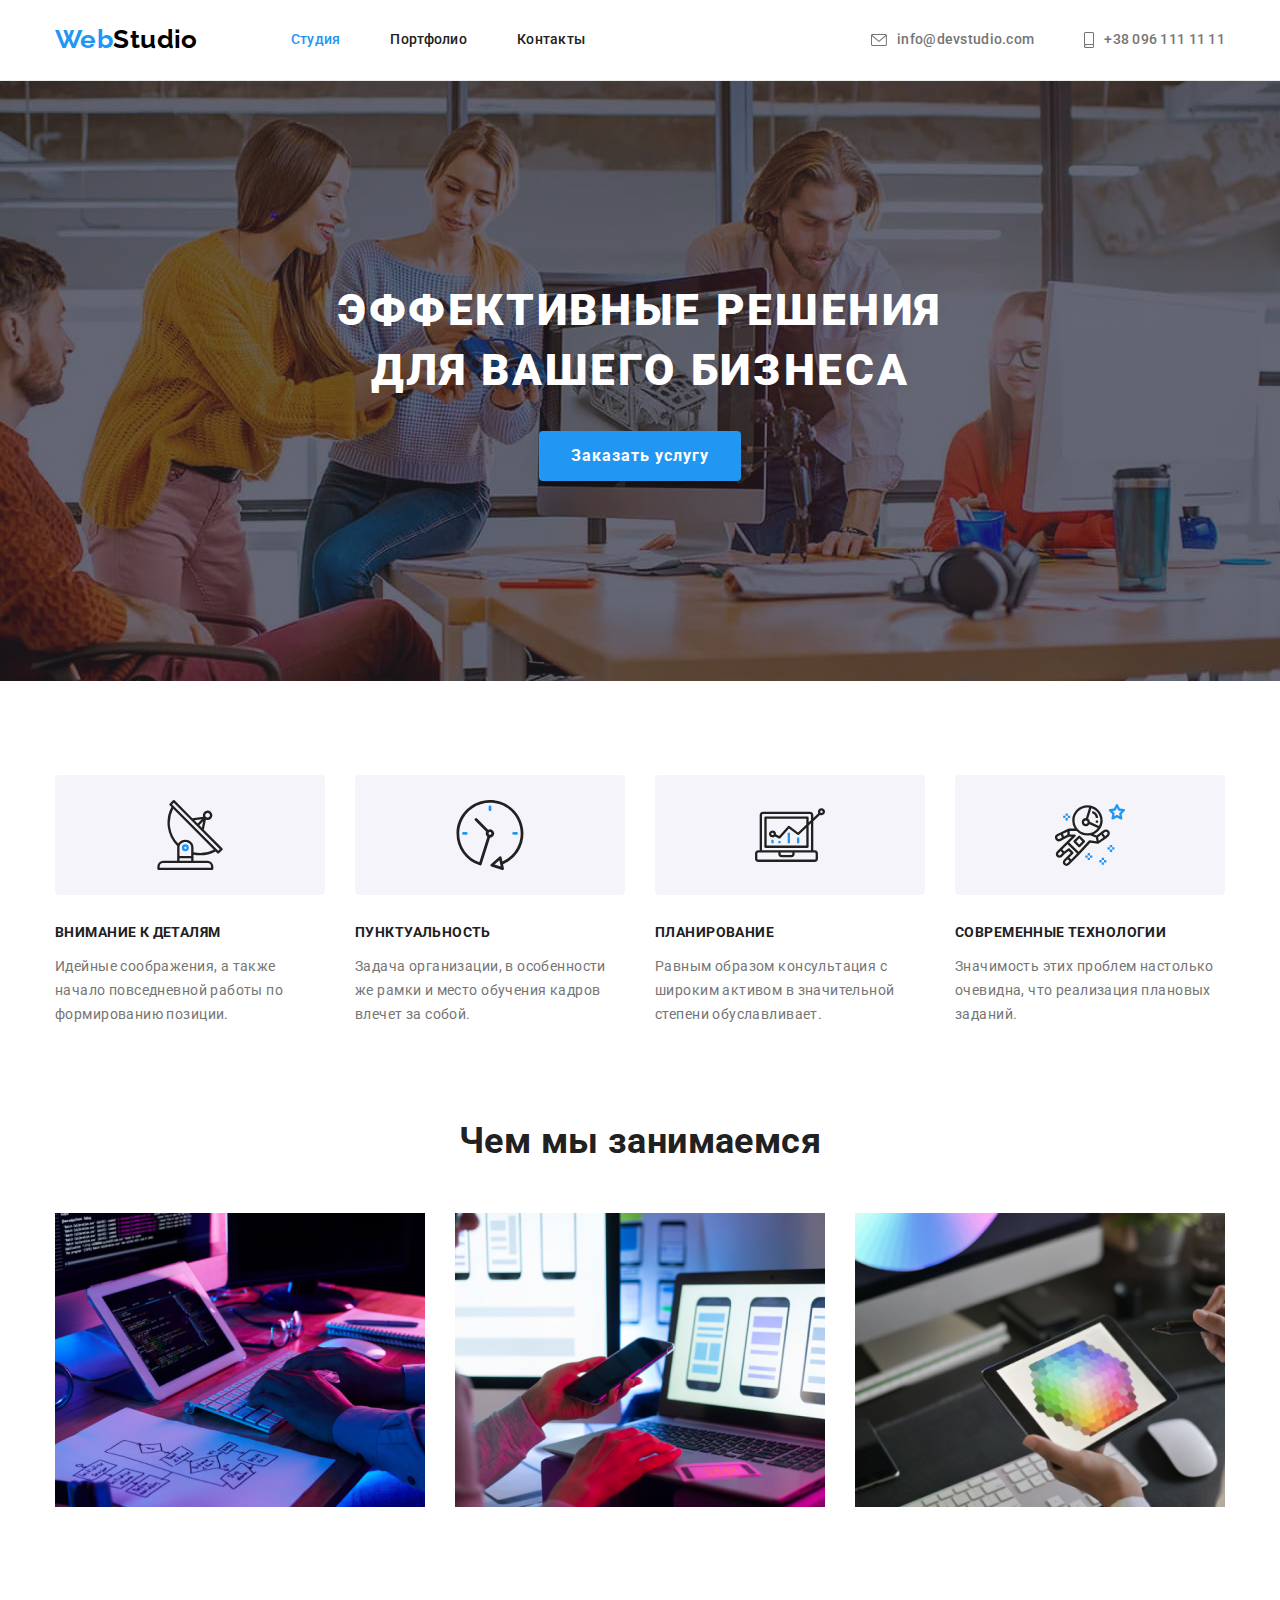
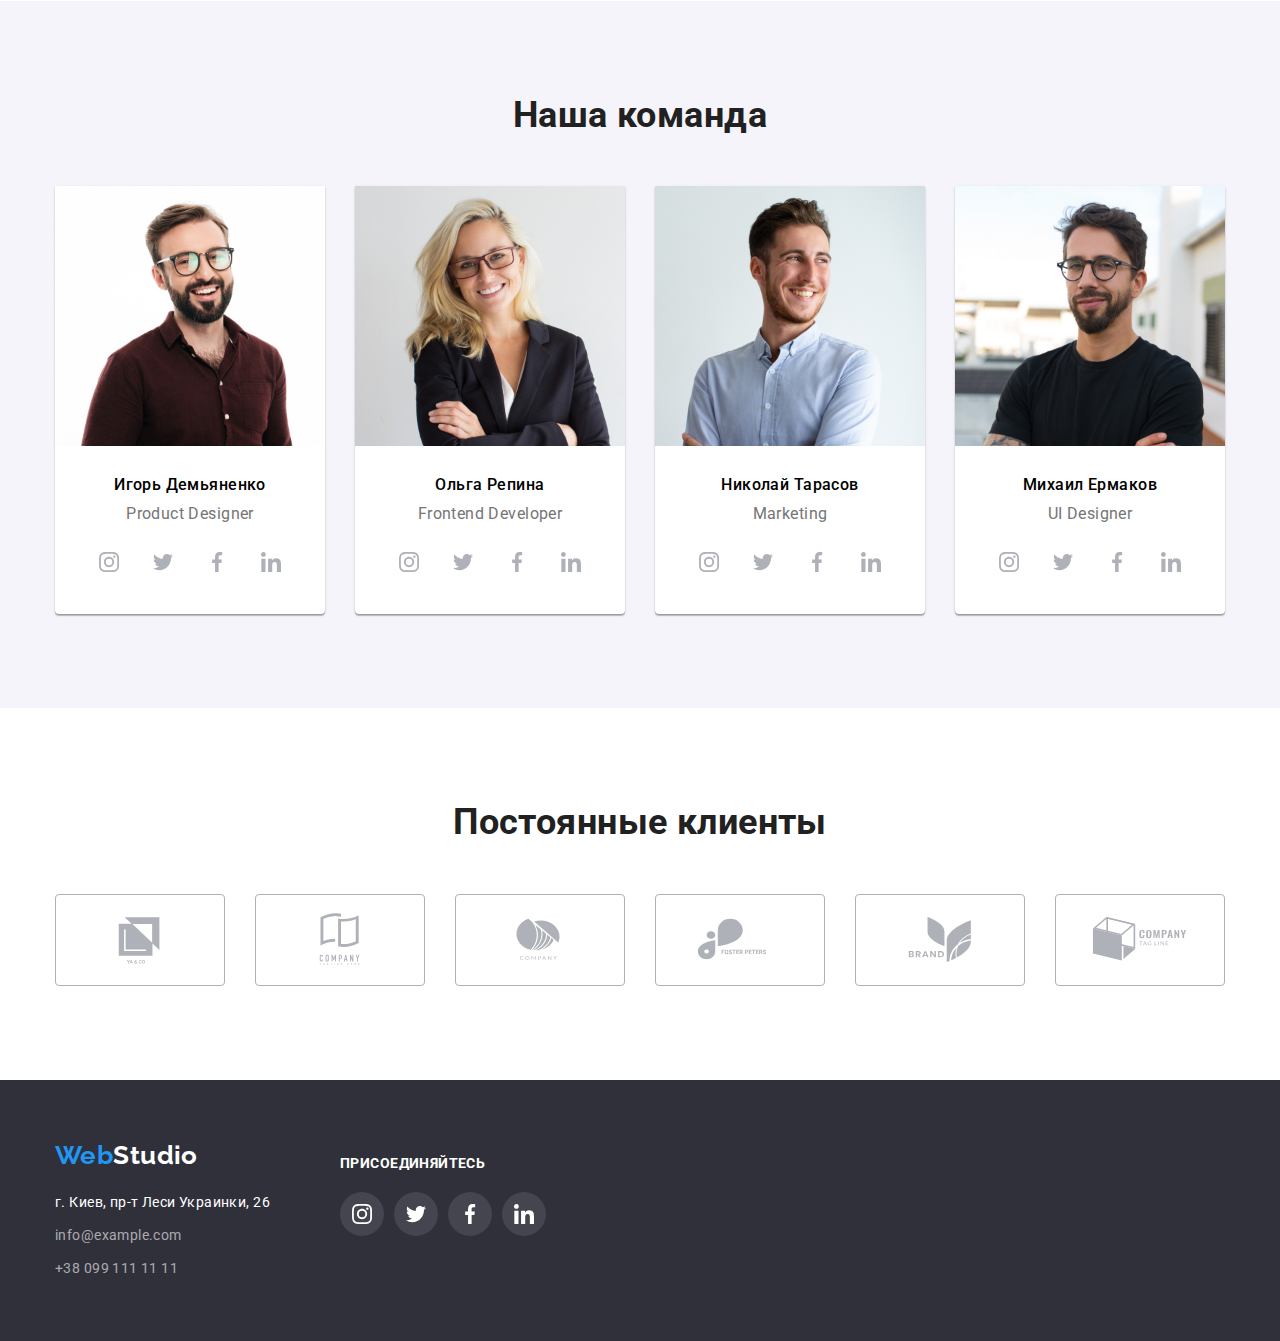
==== index.html @ 19ab87c1 "Переносит файлы прошлого ДЗ" ====
<!DOCTYPE html>
<html lang="ru">
  <head>
    <meta charset="UTF-8" />
    <meta http-equiv="X-UA-Compatible" content="IE=edge" />
    <meta name="viewport" content="width=device-width, initial-scale=1.0" />
    <title>Студия</title>
    <link
      href="https://fonts.googleapis.com/css2?family=Raleway:wght@700&family=Roboto:wght@400;500;700;900&display=swap"
      rel="stylesheet"
    />
    <link
      rel="stylesheet"
      href="https://cdnjs.cloudflare.com/ajax/libs/modern-normalize/1.1.0/modern-normalize.min.css"
    />
    <link rel="stylesheet" href="./css/styles.css" />
  </head>

  <body>
    <header class="header">
      <div class="container flex">
        <nav class="flex">
          <a href="./index.html" class="logo"
            ><span class="logo-accent">Web</span><span class="logo-secondary">Studio</span></a
          >

          <ul class="nav-list">
            <li><a href="./index.html" class="navigation current">Студия</a></li>
            <li><a href="./portfolio.html" class="navigation">Портфолио</a></li>
            <li><a href="" class="navigation">Контакты</a></li>
          </ul>
        </nav>

        <ul class="contacts">
          <li>
            <a href="mailto:info@devstudio.com" class="contact-link">
              <svg class="contact-icon" width="16" height="12">
                <use href="./images/icons.svg#icon-envelope"></use>
              </svg>
              info@devstudio.com</a
            >
          </li>

          <li>
            <a href="tel:+380961111111" class="contact-link">
              <svg class="contact-icon" width="10" height="16">
                <use href="./images/icons.svg#icon-smartphone"></use>
              </svg>
              +38 096 111 11 11</a
            >
          </li>
        </ul>
      </div>
    </header>

    <main>
      <section class="section hero">
        <div class="container">
          <h1 class="main-title">Эффективные решения для вашего бизнеса</h1>
          <button type="button" class="button">Заказать услугу</button>
        </div>
      </section>

      <section class="section">
        <div class="container">
          <ul class="details flex">
            <li class="details-item">
              <div class="icon-bg flex">
                <svg class="details-icon">
                  <use href="./images/icons.svg#icon-antenna"></use>
                </svg>
              </div>
              <h3 class="details-title">Внимание к деталям</h3>
              <p class="details-desc">
                Идейные соображения, а также начало повседневной работы по формированию позиции.
              </p>
            </li>
            <li class="details-item">
              <div class="icon-bg flex">
                <svg class="details-icon">
                  <use href="./images/icons.svg#icon-clock"></use>
                </svg>
              </div>
              <h3 class="details-title">Пунктуальность</h3>
              <p class="details-desc">
                Задача организации, в особенности же рамки и место обучения кадров влечет за собой.
              </p>
            </li>
            <li class="details-item">
              <div class="icon-bg flex">
                <svg class="details-icon">
                  <use href="./images/icons.svg#icon-diagram"></use>
                </svg>
              </div>
              <h3 class="details-title">Планирование</h3>
              <p class="details-desc">
                Равным образом консультация с широким активом в значительной степени обуславливает.
              </p>
            </li>
            <li class="details-item">
              <div class="icon-bg flex">
                <svg class="details-icon">
                  <use href="./images/icons.svg#icon-astronaut"></use>
                </svg>
              </div>
              <h3 class="details-title">Современные технологии</h3>
              <p class="details-desc">
                Значимость этих проблем настолько очевидна, что реализация плановых заданий.
              </p>
            </li>
          </ul>
        </div>
      </section>

      <section class="section about">
        <div class="container">
          <h2 class="title">Чем мы занимаемся</h2>
          <ul class="work-desc-list flex">
            <li>
              <img src="./images/box1.jpg" alt="написание кода" width="370" class="work-img" />
            </li>
            <li>
              <img
                src="./images/box2.jpg"
                alt="разработка дизайна мобильных приложений"
                width="370"
                class="work-img"
              />
            </li>
            <li>
              <img
                src="./images/box3.jpg"
                alt="работа с изображением"
                width="370"
                class="work-img"
              />
            </li>
          </ul>
        </div>
      </section>

      <section class="section grey">
        <div class="container">
          <h2 class="title">Наша команда</h2>
          <ul class="employee-list flex">
            <li class="employee-card">
              <img src="./images/photo1.jpg" alt="фото сотрудника_1" width="270" class="work-img" />
              <div class="employee-about">
                <h3 class="employee-name">Игорь Демьяненко</h3>
                <p class="employee-position">Product Designer</p>
                <ul class="socials flex">
                  <li class="socials-item">
                    <a href="#" class="socials-link">
                      <svg class="socials-icon">
                        <use href="./images/icons.svg#icon-instagram"></use>
                      </svg>
                    </a>
                  </li>

                  <li class="socials-item">
                    <a href="#" class="socials-link">
                      <svg class="socials-icon">
                        <use href="./images/icons.svg#icon-twitter"></use>
                      </svg>
                    </a>
                  </li>

                  <li class="socials-item">
                    <a href="#" class="socials-link">
                      <svg class="socials-icon">
                        <use href="./images/icons.svg#icon-facebook"></use>
                      </svg>
                    </a>
                  </li>

                  <li class="socials-item">
                    <a href="#" class="socials-link">
                      <svg class="socials-icon">
                        <use href="./images/icons.svg#icon-linkedin"></use>
                      </svg>
                    </a>
                  </li>
                </ul>
              </div>
            </li>

            <li class="employee-card">
              <img src="./images/photo2.jpg" alt="фото сотрудника_2" width="270" class="work-img" />
              <div class="employee-about">
                <h3 class="employee-name">Ольга Репина</h3>
                <p class="employee-position">Frontend Developer</p>
                <ul class="socials flex">
                  <li class="socials-item">
                    <a href="#" class="socials-link">
                      <svg class="socials-icon">
                        <use href="./images/icons.svg#icon-instagram"></use>
                      </svg>
                    </a>
                  </li>

                  <li class="socials-item">
                    <a href="#" class="socials-link">
                      <svg class="socials-icon">
                        <use href="./images/icons.svg#icon-twitter"></use>
                      </svg>
                    </a>
                  </li>

                  <li class="socials-item">
                    <a href="#" class="socials-link">
                      <svg class="socials-icon">
                        <use href="./images/icons.svg#icon-facebook"></use>
                      </svg>
                    </a>
                  </li>

                  <li class="socials-item">
                    <a href="#" class="socials-link">
                      <svg class="socials-icon">
                        <use href="./images/icons.svg#icon-linkedin"></use>
                      </svg>
                    </a>
                  </li>
                </ul>
              </div>
            </li>

            <li class="employee-card">
              <img src="./images/photo3.jpg" alt="фото сотрудника_3" width="270" class="work-img" />
              <div class="employee-about">
                <h3 class="employee-name">Николай Тарасов</h3>
                <p class="employee-position">Marketing</p>
                <ul class="socials flex">
                  <li class="socials-item">
                    <a href="#" class="socials-link">
                      <svg class="socials-icon">
                        <use href="./images/icons.svg#icon-instagram"></use>
                      </svg>
                    </a>
                  </li>

                  <li class="socials-item">
                    <a href="#" class="socials-link">
                      <svg class="socials-icon">
                        <use href="./images/icons.svg#icon-twitter"></use>
                      </svg>
                    </a>
                  </li>

                  <li class="socials-item">
                    <a href="#" class="socials-link">
                      <svg class="socials-icon">
                        <use href="./images/icons.svg#icon-facebook"></use>
                      </svg>
                    </a>
                  </li>

                  <li class="socials-item">
                    <a href="#" class="socials-link">
                      <svg class="socials-icon">
                        <use href="./images/icons.svg#icon-linkedin"></use>
                      </svg>
                    </a>
                  </li>
                </ul>
              </div>
            </li>

            <li class="employee-card">
              <img src="./images/photo4.jpg" alt="фото сотрудника_4" width="270" class="work-img" />
              <div class="employee-about">
                <h3 class="employee-name">Михаил Ермаков</h3>
                <p class="employee-position">UI Designer</p>
                <ul class="socials flex">
                  <li class="socials-item">
                    <a href="#" class="socials-link">
                      <svg class="socials-icon">
                        <use href="./images/icons.svg#icon-instagram"></use>
                      </svg>
                    </a>
                  </li>

                  <li class="socials-item">
                    <a href="#" class="socials-link">
                      <svg class="socials-icon">
                        <use href="./images/icons.svg#icon-twitter"></use>
                      </svg>
                    </a>
                  </li>

                  <li class="socials-item">
                    <a href="#" class="socials-link">
                      <svg class="socials-icon">
                        <use href="./images/icons.svg#icon-facebook"></use>
                      </svg>
                    </a>
                  </li>

                  <li class="socials-item">
                    <a href="#" class="socials-link">
                      <svg class="socials-icon">
                        <use href="./images/icons.svg#icon-linkedin"></use>
                      </svg>
                    </a>
                  </li>
                </ul>
              </div>
            </li>
          </ul>
        </div>
      </section>

      <section class="section">
        <div class="container">
          <h2 class="title">Постоянные клиенты</h2>
          <ul class="clients flex">
            <li class="clients-item">
              <a href="#" class="clients-icon-container flex">
                <svg class="clients-icon">
                  <use href="./images/icons.svg#icon-Logo1"></use>
                </svg>
              </a>
            </li>

            <li class="clients-item">
              <a href="#" class="clients-icon-container flex">
                <svg class="clients-icon">
                  <use href="./images/icons.svg#icon-Logo2"></use>
                </svg>
              </a>
            </li>

            <li class="clients-item">
              <a href="#" class="clients-icon-container flex">
                <svg class="clients-icon">
                  <use href="./images/icons.svg#icon-Logo3"></use>
                </svg>
              </a>
            </li>

            <li class="clients-item">
              <a href="#" class="clients-icon-container flex">
                <svg class="clients-icon">
                  <use href="./images/icons.svg#icon-Logo4"></use>
                </svg>
              </a>
            </li>

            <li class="clients-item">
              <a href="#" class="clients-icon-container flex">
                <svg class="clients-icon">
                  <use href="./images/icons.svg#icon-Logo5"></use>
                </svg>
              </a>
            </li>

            <li class="clients-item">
              <a href="#" class="clients-icon-container flex">
                <svg class="clients-icon">
                  <use href="./images/icons.svg#icon-Logo6"></use>
                </svg>
              </a>
            </li>
          </ul>
        </div>
      </section>
    </main>

    <footer class="footer">
      <div class="container flex">
        <div class="footer-address">
          <a href="./index.html" class="logo logo-footer">
            <span class="logo-accent">Web</span><span class="logo-alternative">Studio</span>
          </a>
          <address>
            <p class="address">г. Киев, пр-т Леси Украинки, 26</p>
            <ul class="footer-contacts">
              <li class="contact-item">
                <a href="mailto:info@example.com" class="footer-contact">info@example.com</a>
              </li>
              <li class="contact-item">
                <a href="tel:+380991111111" class="footer-contact">+38 099 111 11 11</a>
              </li>
            </ul>
          </address>
        </div>

        <div class="footer-socials-container">
          <h2 class="footer-title">присоединяйтесь</h2>
          <ul class="footer-socials flex">
            <li class="socials-item">
              <a href="#" class="footer-socials-link">
                <svg class="socials-icon">
                  <use href="./images/icons.svg#icon-instagram"></use>
                </svg>
              </a>
            </li>

            <li class="socials-item">
              <a href="#" class="footer-socials-link">
                <svg class="socials-icon">
                  <use href="./images/icons.svg#icon-twitter"></use>
                </svg>
              </a>
            </li>

            <li class="socials-item">
              <a href="#" class="footer-socials-link">
                <svg class="socials-icon">
                  <use href="./images/icons.svg#icon-facebook"></use>
                </svg>
              </a>
            </li>

            <li class="socials-item">
              <a href="#" class="footer-socials-link">
                <svg class="socials-icon">
                  <use href="./images/icons.svg#icon-linkedin"></use>
                </svg>
              </a>
            </li>
          </ul>
        </div>
      </div>
    </footer>
  </body>
</html>
---- css/styles.css ----
:root {
  --accent-color: #2196f3;
  --text-color: #757575;
  --title-color: #212121;
  --background-color: #2f303a;
  --icon-base-color: #afb1b8;
}

body {
  font-family: 'Roboto', sans-serif;
  font-style: normal;
  font-weight: 400;
  font-size: 14px;
  line-height: 1.71;
  letter-spacing: 0.03em;
}

/* Header */

.header {
  border-bottom: 1px solid #ececec;
}

.container {
  margin-right: auto;
  margin-left: auto;
  padding-left: 15px;
  padding-right: 15px;

  width: 1200px;
}

.flex {
  display: flex;
  align-items: center;
}

.logo {
  margin-right: 93px;
  padding-top: 24px;
  padding-bottom: 25px;
  display: inline-block;

  font-family: 'Raleway', sans-serif;
  font-weight: 700;
  font-size: 26px;
  line-height: 1.19;
  text-decoration: none;
}

.logo-accent {
  color: var(--accent-color);
}

.logo-secondary {
  color: #000000;
}

.nav-list {
  margin: 0;
  padding: 0;
  display: flex;

  list-style-type: none;
}

.nav-list li:not(:last-child) {
  margin-right: 50px;
}

.navigation {
  display: block;
  padding-top: 32px;
  padding-bottom: 32px;

  color: var(--title-color);
  font-weight: 500;
  font-size: 14px;
  line-height: 1.14;
  letter-spacing: 0.02em;
  text-decoration: none;
}

.navigation.current {
  color: var(--accent-color);
}

.navigation:hover,
.navigation:focus {
  color: var(--accent-color);
}

.contacts {
  display: flex;
  margin: 0;
  margin-left: auto;
  padding: 0;

  list-style-type: none;
}

.contacts li:not(:last-child) {
  margin-right: 50px;
}

.contact-link {
  display: inline-flex;
  align-items: center;
  padding-top: 32px;
  padding-bottom: 32px;

  color: var(--text-color);
  font-weight: 500;
  font-size: 14px;
  line-height: 1.14;
  letter-spacing: 0.02em;
  text-decoration: none;
}

.contact-icon {
  fill: currentColor;
  margin-right: 10px;
}

.contact-link:hover,
.contact-link:focus {
  color: var(--accent-color);
}

/* Main */

.section {
  padding-top: 94px;
  padding-bottom: 94px;
}

.section.hero {
  padding-top: 200px;
  padding-bottom: 200px;
  margin-left: auto;
  margin-right: auto;
  max-width: 1600px;
  height: 600px;

  background-color: var(--background-color);
  background-image: linear-gradient(to right, rgba(47, 48, 58, 0.4), rgba(47, 48, 58, 0.4)),
    url(../images/background.jpg);
  background-repeat: no-repeat;
  background-size: cover;
  background-position: center;

  text-align: center;
}

.main-title {
  margin-top: 0;
  margin-bottom: 30px;
  margin-left: auto;
  margin-right: auto;
  width: 696px;

  font-weight: 900;
  font-size: 44px;
  line-height: 1.36;
  letter-spacing: 0.06em;
  text-transform: uppercase;
  color: #ffffff;
}

.button {
  display: inline-block;
  padding: 10px 32px;

  box-shadow: 0px 4px 4px rgba(0, 0, 0, 0.15);
  border-radius: 4px;

  background-color: var(--accent-color);
  font-weight: 700;
  font-size: 16px;
  line-height: 1.88;
  letter-spacing: 0.06em;
  color: #ffffff;
  border: none;

  cursor: pointer;
}

.button:hover,
.button:focus {
  background-color: #188ce8;
}

.details {
  margin: 0;
  padding: 0;

  list-style-type: none;
}

.details-item {
  width: 270px;
}

.details-item:not(:last-child) {
  margin-right: 30px;
}

.icon-bg {
  width: 270px;
  height: 120px;
  background-color: #f5f4fa;
  justify-content: center;
  border-radius: 4px;
  margin-bottom: 30px;
}

.details-icon {
  width: 70px;
  height: 70px;
}

.details-title {
  margin-top: 0;
  margin-bottom: 10;
  padding: 0;

  font-weight: 700;
  font-size: 14px;
  line-height: 1.14;
  text-transform: uppercase;
  color: var(--title-color);
}

.details-desc {
  color: var(--text-color);
  margin: 0;
  padding: 0;
}

.about {
  padding-top: 0;
}

.title {
  margin-top: 0;
  margin-bottom: 50px;
  padding: 0;

  color: var(--title-color);
  font-weight: 700;
  font-size: 36px;
  line-height: 1.16;
  text-align: center;
}

.work-desc-list {
  margin: 0;
  padding: 0;

  list-style-type: none;
  justify-content: space-between;
}

.work-img {
  display: block;
}

.section.grey {
  background-color: #f5f4fa;
}

.employee-list {
  margin: 0;
  padding: 0;
  justify-content: space-between;

  list-style-type: none;
}

.employee-card {
  background: #ffffff;
  box-shadow: 0px 1px 3px rgba(0, 0, 0, 0.12), 0px 1px 1px rgba(0, 0, 0, 0.14),
    0px 2px 1px rgba(0, 0, 0, 0.2);
  border-radius: 0px 0px 4px 4px;
}

.employee-about {
  padding-top: 30px;
  padding-bottom: 30px;
}

.employee-name {
  margin-top: 0;
  margin-bottom: 10px;
  text-align: center;

  font-weight: 500;
  font-size: 16px;
  line-height: 1.18;
}

.employee-position {
  margin-top: 0;
  margin-bottom: 16px;
  text-align: center;

  font-weight: 400;
  font-size: 16px;
  line-height: 1.18;
  color: var(--text-color);
}

.socials {
  padding: 0;
  margin: 0 32px;

  list-style-type: none;
}

/* .socials-item {
} */

.socials-item:not(:last-child) {
  margin-right: 10px;
}

.socials-link {
  display: inline-flex;

  width: 44px;
  height: 44px;

  justify-content: center;
  align-items: center;
  border-radius: 50%;

  color: var(--icon-base-color);
}

.socials-link:hover,
.socials-link:focus {
  color: #fff;
  background-color: var(--accent-color);
}

.socials-icon {
  width: 20px;
  height: 20px;

  fill: currentColor;
}

.clients {
  list-style-type: none;
  padding: 0;
  margin: 0;
}

.clients-item:not(:last-child) {
  margin-right: 30px;
}

.clients-icon-container {
  justify-content: center;

  width: 170px;
  height: 92px;
  color: #afb1b8;
  border: 1px solid #afb1b8;
  border-radius: 4px;
}

.clients-icon-container:hover,
.clients-icon-container:focus {
  color: var(--accent-color);
  border-color: var(--accent-color);
}

.clients-icon {
  width: 106px;
  height: 60px;

  fill: currentColor;
}

/* Footer */

.footer {
  /* padding-top: 60px;
  padding-bottom: 60px; */

  background-color: var(--background-color);
}

.footer-address {
  margin-right: 70px;
  padding-top: 60px;
  padding-bottom: 60px;
}

.logo-footer {
  margin-top: 0;
  margin-right: 0;
  margin-bottom: 20px;
  padding: 0;
  display: inline-block;
}

.logo-alternative {
  color: #fff;
}

.address {
  margin-top: 0;
  margin-bottom: 9px;

  color: #fff;
  font-style: normal;
}

.footer-contacts {
  margin: 0;
  padding: 0;
  list-style-type: none;
}

.contact-item:not(:last-child) {
  margin-bottom: 9px;
}

.footer-contact {
  font-style: normal;
  color: rgba(255, 255, 255, 0.6);
  text-decoration: none;
}

.footer-contact:hover,
.footer-contact:focus {
  color: var(--accent-color);
}

.footer-socials-container {
  padding-top: 72px;
  padding-bottom: 100px;
}

.footer-title {
  font-weight: 700;
  font-size: 14px;
  line-height: 1.14;
  letter-spacing: 0.03em;
  text-transform: uppercase;

  margin-top: 0;
  margin-bottom: 20px;

  color: #ffffff;
}

.footer-socials {
  margin: 0 0;
  padding: 0;

  list-style-type: none;
}

.footer-socials-link {
  display: inline-flex;

  width: 44px;
  height: 44px;

  justify-content: center;
  align-items: center;
  border-radius: 50%;

  color: #fff;
  background: rgba(255, 255, 255, 0.1);
}

.footer-socials-link:hover,
.footer-socials-link:focus {
  background-color: var(--accent-color);
}

/* Portfolio */

.portfolio-menu.flex {
  list-style-type: none;
  margin-top: 0;
  margin-bottom: 0;
  padding: 0;

  justify-content: center;
}

.menu-item:not(:last-child) {
  margin-right: 8px;
}

.portfolio-filter {
  display: inline-block;
  padding: 6px 22px;

  font-family: 'Roboto', sans-serif;
  font-weight: 500;
  font-size: 16px;
  line-height: 1.62;
  letter-spacing: 0.03em;
  color: var(--title-color);
  background-color: #f5f4fa;

  border-radius: 4px;
  border: none;

  cursor: pointer;
}

.portfolio-filter:focus,
.portfolio-filter:hover {
  color: #fff;
  background-color: var(--accent-color);
  box-shadow: 0px 3px 1px rgba(0, 0, 0, 0.1), 0px 1px 2px rgba(0, 0, 0, 0.08),
    0px 2px 2px rgba(0, 0, 0, 0.12);
}

.portfolio-list {
  margin-top: 50px;
  margin-bottom: 0;
  padding: 0;
  flex-wrap: wrap;

  list-style-type: none;
}

.portfolio-item {
  border: 1px solid #eeeeee;
  border-top: none;
  width: calc((100% - 60px) / 3);
}

.portfolio-item:hover,
.portfolio-item:focus {
  box-shadow: 0px 1px 1px rgba(0, 0, 0, 0.12), 0px 4px 4px rgba(0, 0, 0, 0.06),
    1px 4px 6px rgba(0, 0, 0, 0.16);
}

.portfolio-item:not(:nth-child(3n)) {
  margin-right: 30px;
}

.portfolio-item:not(:nth-last-child(-n + 3)) {
  margin-bottom: 30px;
}

.portfolio-link {
  text-decoration: none;
}

.portfolio-img {
  display: block;
}

.portfolio-about {
  padding: 20px 24px;
  width: 370px;
}

.portfolio-title {
  margin-top: 0;
  margin-bottom: 4px;
  margin-left: 0;
  margin-right: 0;

  font-weight: 700;
  font-size: 18px;
  line-height: 2;
  letter-spacing: 0.06em;

  color: var(--title-color);
}

.portfolio-title:hover,
.portfolio-title:focus,
.portfolio-description:hover,
.portfolio-description:focus {
  color: var(--accent-color);
}

.portfolio-description {
  margin: 0;

  font-size: 16px;
  line-height: 1.88;
  color: var(--text-color);
}
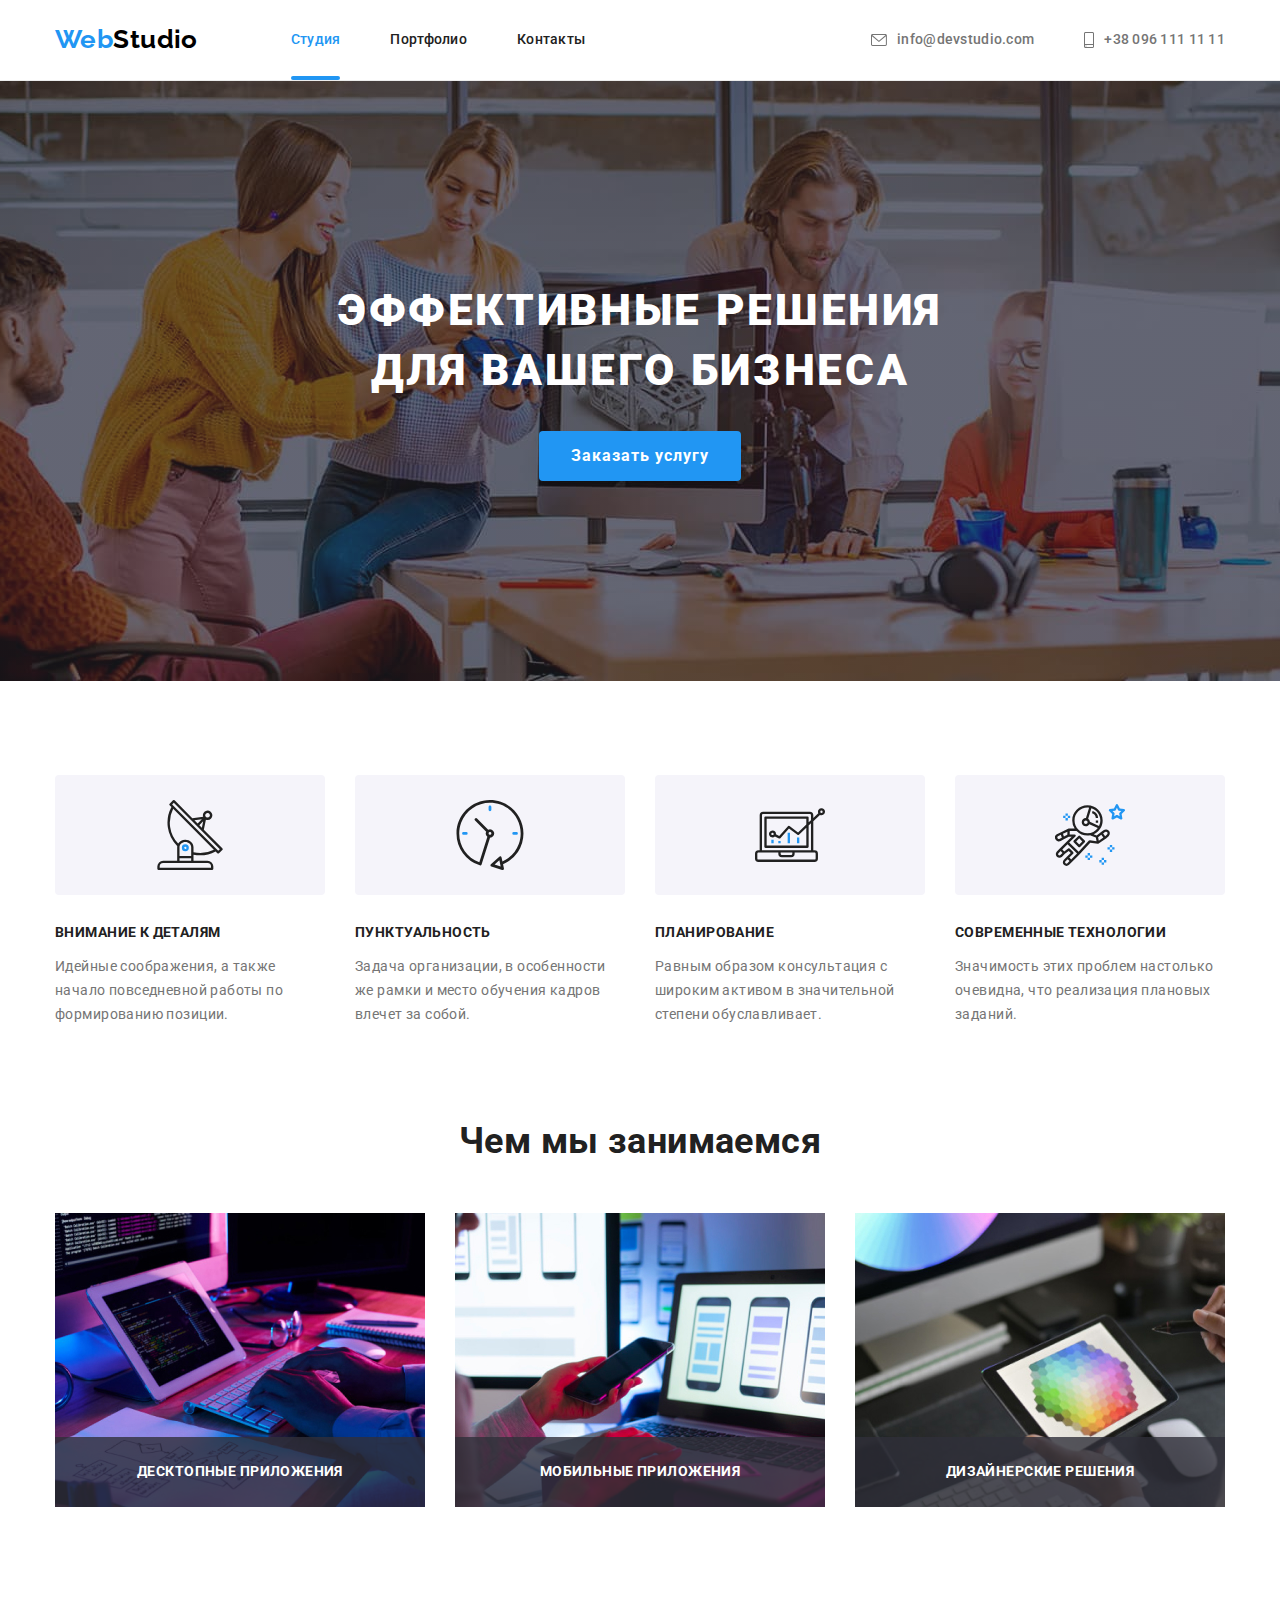
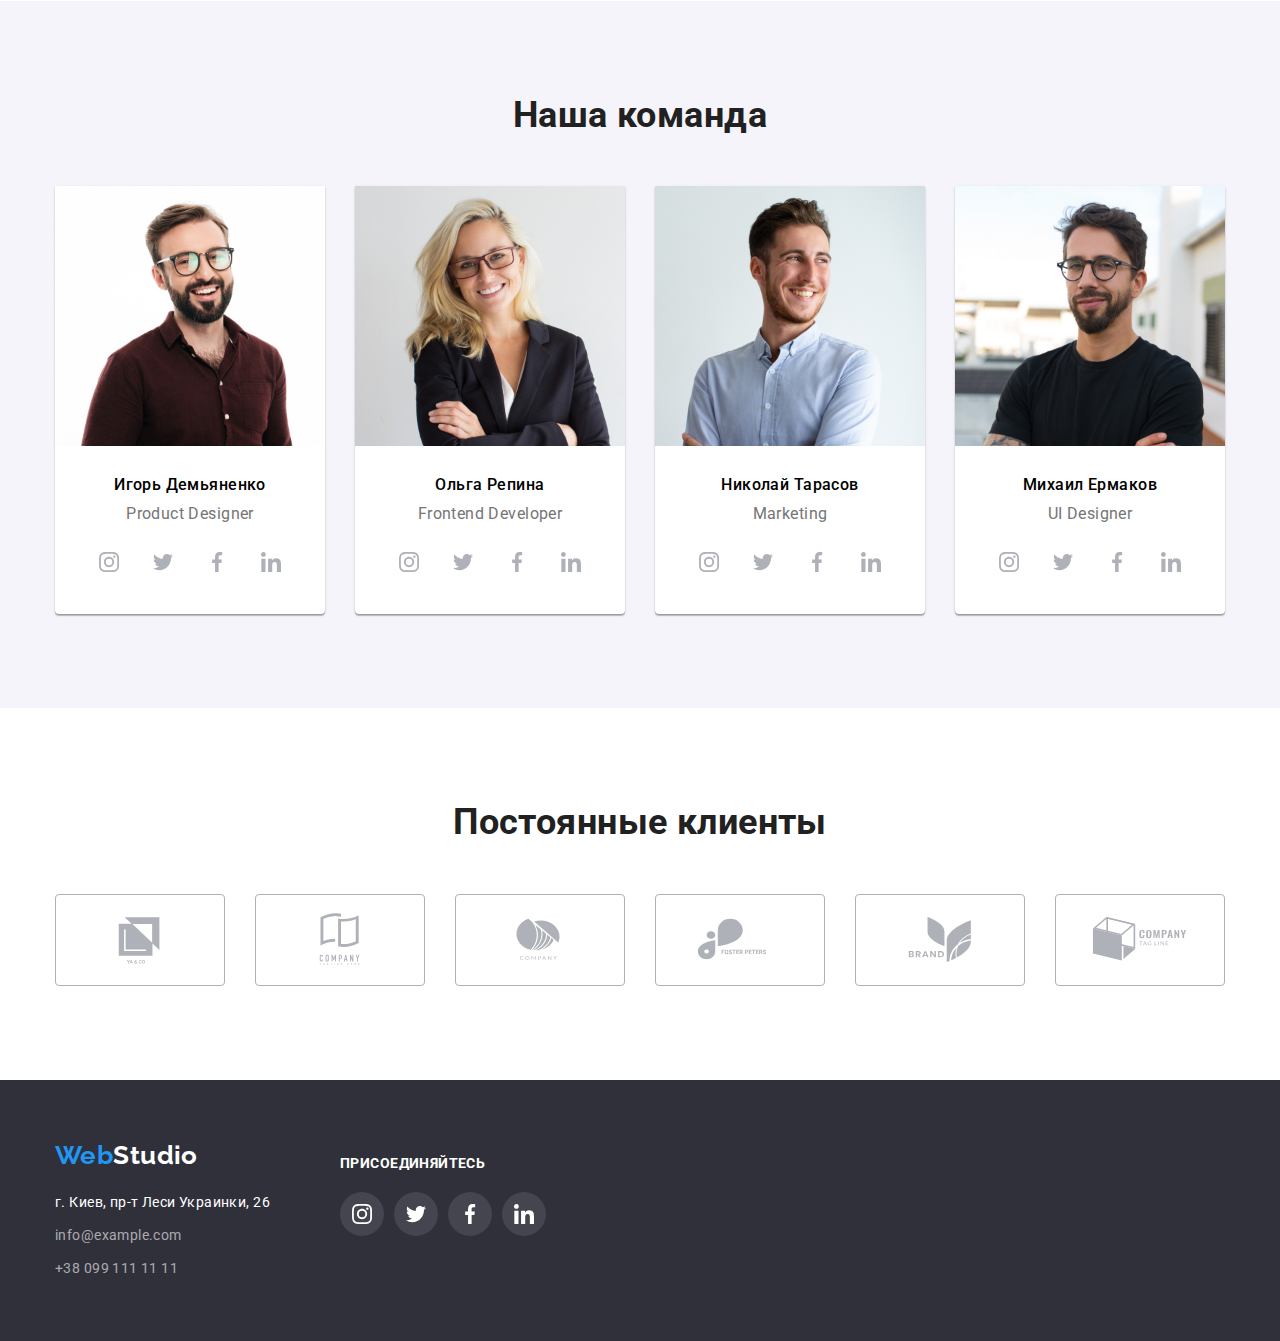
==== commit 477a50e9: "Добавляет все анимации" ====
--- a/index.html
+++ b/index.html
@@ -118,7 +118,11 @@
           <ul class="work-desc-list flex">
             <li>
               <img src="./images/box1.jpg" alt="написание кода" width="370" class="work-img" />
-            </li>
+              <div class="about-overlay flex">
+                <h3 class="about-title">Десктопные приложения</h3>
+              </div>
+            </li>
+
             <li>
               <img
                 src="./images/box2.jpg"
@@ -126,7 +130,11 @@
                 width="370"
                 class="work-img"
               />
-            </li>
+              <div class="about-overlay flex">
+                <h3 class="about-title">Мобильные приложения</h3>
+              </div>
+            </li>
+
             <li>
               <img
                 src="./images/box3.jpg"
@@ -134,6 +142,9 @@
                 width="370"
                 class="work-img"
               />
+              <div class="about-overlay flex">
+                <h3 class="about-title">Дизайнерские решения</h3>
+              </div>
             </li>
           </ul>
         </div>
--- a/css/styles.css
+++ b/css/styles.css
@@ -4,6 +4,8 @@
   --title-color: #212121;
   --background-color: #2f303a;
   --icon-base-color: #afb1b8;
+  --about-bg: rgba(47, 48, 58, 0.8);
+  --portfolio-bg: rgba(33, 150, 243, 0.9);
 }
 
 body {
@@ -64,6 +66,10 @@
   list-style-type: none;
 }
 
+.nav-list > li {
+  position: relative;
+}
+
 .nav-list li:not(:last-child) {
   margin-right: 50px;
 }
@@ -79,10 +85,24 @@
   line-height: 1.14;
   letter-spacing: 0.02em;
   text-decoration: none;
+
+  transition: color 250ms cubic-bezier(0.4, 0, 0.2, 1);
 }
 
 .navigation.current {
   color: var(--accent-color);
+}
+
+.current::after {
+  position: absolute;
+  left: 0;
+  bottom: 0;
+  content: '';
+
+  width: 100%;
+  height: 4px;
+  background-color: var(--accent-color);
+  border-radius: 2px;
 }
 
 .navigation:hover,
@@ -115,6 +135,8 @@
   line-height: 1.14;
   letter-spacing: 0.02em;
   text-decoration: none;
+
+  transition: color 250ms cubic-bezier(0.4, 0, 0.2, 1);
 }
 
 .contact-icon {
@@ -183,6 +205,8 @@
   border: none;
 
   cursor: pointer;
+
+  transition: background-color 250ms cubic-bezier(0.4, 0, 0.2, 1);
 }
 
 .button:hover,
@@ -261,8 +285,36 @@
   justify-content: space-between;
 }
 
+.work-desc-list > li {
+  position: relative;
+}
+
 .work-img {
   display: block;
+}
+
+.about-overlay {
+  position: absolute;
+  left: 0;
+  bottom: 0;
+
+  width: 100%;
+  height: 70px;
+
+  justify-content: center;
+
+  background-color: var(--about-bg);
+}
+
+.about-title {
+  margin: 0;
+
+  font-weight: 700;
+  font-size: 14px;
+  line-height: 1.14;
+  text-transform: uppercase;
+
+  color: #ffffff;
 }
 
 .section.grey {
@@ -335,6 +387,9 @@
   border-radius: 50%;
 
   color: var(--icon-base-color);
+
+  transition: color 250ms cubic-bezier(0.4, 0, 0.2, 1),
+    background-color 250ms cubic-bezier(0.4, 0, 0.2, 1);
 }
 
 .socials-link:hover,
@@ -368,6 +423,9 @@
   color: #afb1b8;
   border: 1px solid #afb1b8;
   border-radius: 4px;
+
+  transition: color 250ms cubic-bezier(0.4, 0, 0.2, 1),
+    border-color 250ms cubic-bezier(0.4, 0, 0.2, 1);
 }
 
 .clients-icon-container:hover,
@@ -432,6 +490,8 @@
   font-style: normal;
   color: rgba(255, 255, 255, 0.6);
   text-decoration: none;
+
+  transition: color 250ms cubic-bezier(0.4, 0, 0.2, 1);
 }
 
 .footer-contact:hover,
@@ -476,6 +536,8 @@
 
   color: #fff;
   background: rgba(255, 255, 255, 0.1);
+
+  transition: background-color 250ms cubic-bezier(0.4, 0, 0.2, 1);
 }
 
 .footer-socials-link:hover,
@@ -514,6 +576,10 @@
   border: none;
 
   cursor: pointer;
+
+  transition: color 250ms cubic-bezier(0.4, 0, 0.2, 1),
+    background-color 250ms cubic-bezier(0.4, 0, 0.2, 1),
+    box-shadow 250ms cubic-bezier(0.4, 0, 0.2, 1);
 }
 
 .portfolio-filter:focus,
@@ -537,6 +603,8 @@
   border: 1px solid #eeeeee;
   border-top: none;
   width: calc((100% - 60px) / 3);
+
+  transition: box-shadow 250ms cubic-bezier(0.4, 0, 0.2, 1);
 }
 
 .portfolio-item:hover,
@@ -555,10 +623,44 @@
 
 .portfolio-link {
   text-decoration: none;
+  display: block;
+  width: calc(100% + 2px);
+}
+
+.portfolio-thumb {
+  position: relative;
+  overflow: hidden;
 }
 
 .portfolio-img {
   display: block;
+}
+
+.portfolio-overlay {
+  position: absolute;
+
+  padding: 63px 24px;
+
+  width: 100%;
+  height: 100%;
+
+  background-color: var(--portfolio-bg);
+
+  transition: transform 250ms cubic-bezier(0.4, 0, 0.2, 1);
+}
+
+.portfolio-overlay > p {
+  margin: 0;
+
+  font-size: 18px;
+  line-height: 1.56;
+  color: #ffffff;
+  text-align: center;
+}
+
+.portfolio-item:hover .portfolio-overlay,
+.portfolio-item:focus .portfolio-overlay {
+  transform: translateY(-100%);
 }
 
 .portfolio-about {
@@ -578,12 +680,14 @@
   letter-spacing: 0.06em;
 
   color: var(--title-color);
-}
-
-.portfolio-title:hover,
-.portfolio-title:focus,
-.portfolio-description:hover,
-.portfolio-description:focus {
+
+  transition: color 250ms cubic-bezier(0.4, 0, 0.2, 1);
+}
+
+.portfolio-item:hover .portfolio-title,
+.portfolio-link:focus .portfolio-title,
+.portfolio-item:hover .portfolio-description,
+.portfolio-link:focus .portfolio-description {
   color: var(--accent-color);
 }
 
@@ -593,4 +697,6 @@
   font-size: 16px;
   line-height: 1.88;
   color: var(--text-color);
-}
+
+  transition: color 250ms cubic-bezier(0.4, 0, 0.2, 1);
+}
